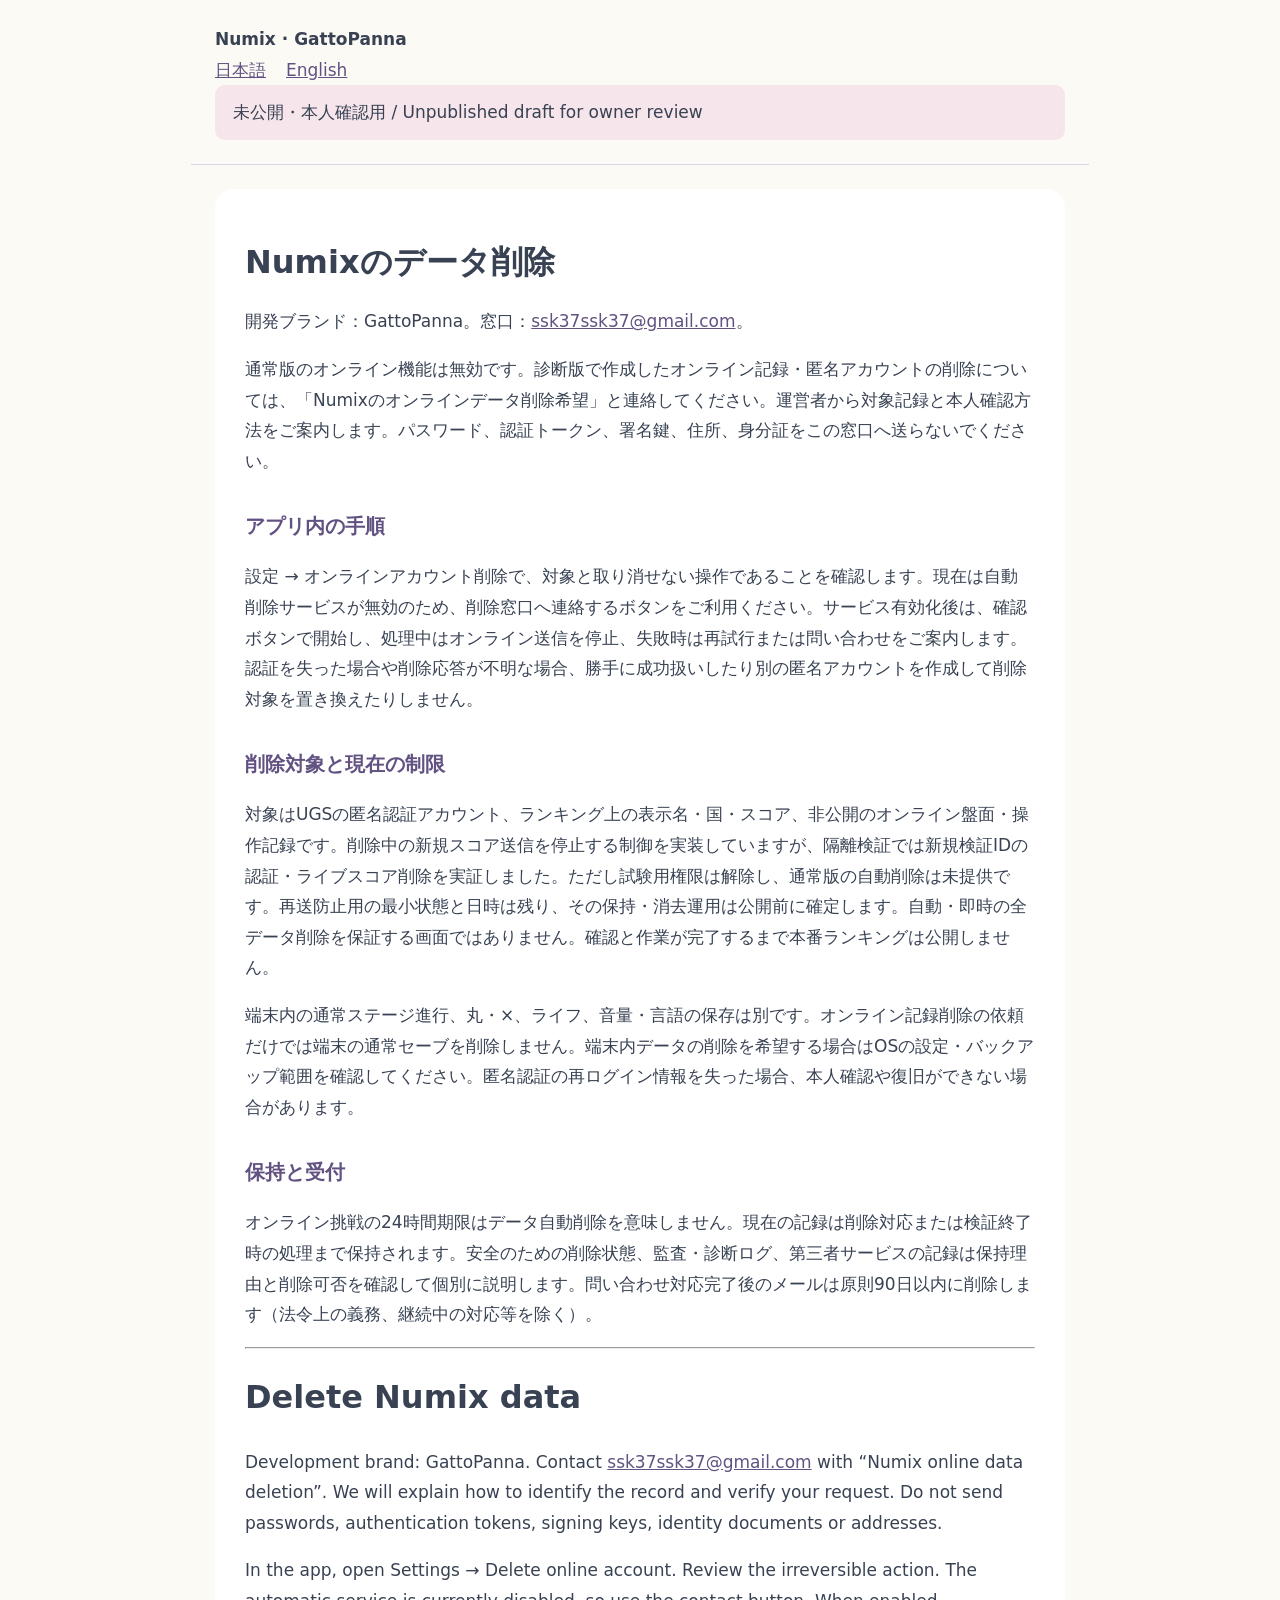
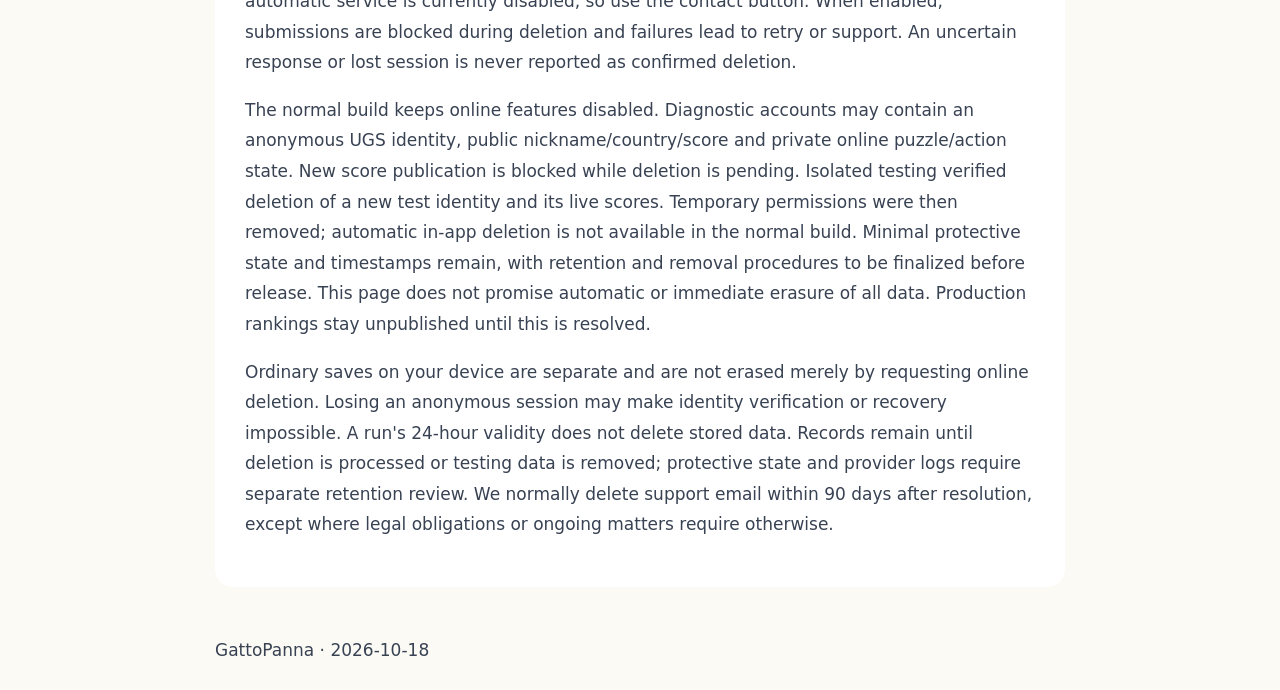
==== delete.html @ cd87b34e "Add files via upload" ====
<!doctype html><html lang="ja"><meta charset="utf-8"><meta name="viewport" content="width=device-width,initial-scale=1"><title>Numix — GattoPanna — データ削除 / Data deletion</title><link rel="stylesheet" href="style.css"><header><strong>Numix · GattoPanna</strong><nav aria-label="Language and data deletion"><a href="ja.html">日本語</a><a href="en.html">English</a></nav><div class="draft">未公開・本人確認用 / Unpublished draft for owner review</div></header><main>
<h1>Numixのデータ削除</h1><p>開発ブランド：GattoPanna。窓口：<a href="mailto:ssk37ssk37@gmail.com?subject=Numix%20data%20deletion">ssk37ssk37@gmail.com</a>。</p>
<p>通常版のオンライン機能は無効です。診断版で作成したオンライン記録・匿名アカウントの削除については、「Numixのオンラインデータ削除希望」と連絡してください。運営者から対象記録と本人確認方法をご案内します。パスワード、認証トークン、署名鍵、住所、身分証をこの窓口へ送らないでください。</p>
<h2>アプリ内の手順</h2><p>設定 → オンラインアカウント削除で、対象と取り消せない操作であることを確認します。現在は自動削除サービスが無効のため、削除窓口へ連絡するボタンをご利用ください。サービス有効化後は、確認ボタンで開始し、処理中はオンライン送信を停止、失敗時は再試行または問い合わせをご案内します。認証を失った場合や削除応答が不明な場合、勝手に成功扱いしたり別の匿名アカウントを作成して削除対象を置き換えたりしません。</p><h2>削除対象と現在の制限</h2><p>対象はUGSの匿名認証アカウント、ランキング上の表示名・国・スコア、非公開のオンライン盤面・操作記録です。削除中の新規スコア送信を停止する制御を実装していますが、隔離検証では新規検証IDの認証・ライブスコア削除を実証しました。ただし試験用権限は解除し、通常版の自動削除は未提供です。再送防止用の最小状態と日時は残り、その保持・消去運用は公開前に確定します。自動・即時の全データ削除を保証する画面ではありません。確認と作業が完了するまで本番ランキングは公開しません。</p>
<p>端末内の通常ステージ進行、丸・×、ライフ、音量・言語の保存は別です。オンライン記録削除の依頼だけでは端末の通常セーブを削除しません。端末内データの削除を希望する場合はOSの設定・バックアップ範囲を確認してください。匿名認証の再ログイン情報を失った場合、本人確認や復旧ができない場合があります。</p>
<h2>保持と受付</h2><p>オンライン挑戦の24時間期限はデータ自動削除を意味しません。現在の記録は削除対応または検証終了時の処理まで保持されます。安全のための削除状態、監査・診断ログ、第三者サービスの記録は保持理由と削除可否を確認して個別に説明します。問い合わせ対応完了後のメールは原則90日以内に削除します（法令上の義務、継続中の対応等を除く）。</p>
<hr><section lang="en"><h1>Delete Numix data</h1><p>Development brand: GattoPanna. Contact <a href="mailto:ssk37ssk37@gmail.com?subject=Numix%20data%20deletion">ssk37ssk37@gmail.com</a> with “Numix online data deletion”. We will explain how to identify the record and verify your request. Do not send passwords, authentication tokens, signing keys, identity documents or addresses.</p>
<p>In the app, open Settings → Delete online account. Review the irreversible action. The automatic service is currently disabled, so use the contact button. When enabled, submissions are blocked during deletion and failures lead to retry or support. An uncertain response or lost session is never reported as confirmed deletion.</p><p>The normal build keeps online features disabled. Diagnostic accounts may contain an anonymous UGS identity, public nickname/country/score and private online puzzle/action state. New score publication is blocked while deletion is pending. Isolated testing verified deletion of a new test identity and its live scores. Temporary permissions were then removed; automatic in-app deletion is not available in the normal build. Minimal protective state and timestamps remain, with retention and removal procedures to be finalized before release. This page does not promise automatic or immediate erasure of all data. Production rankings stay unpublished until this is resolved.</p>
<p>Ordinary saves on your device are separate and are not erased merely by requesting online deletion. Losing an anonymous session may make identity verification or recovery impossible. A run's 24-hour validity does not delete stored data. Records remain until deletion is processed or testing data is removed; protective state and provider logs require separate retention review. We normally delete support email within 90 days after resolution, except where legal obligations or ongoing matters require otherwise.</p></section></main><footer>GattoPanna · 2026-10-18</footer></html>
---- style.css ----
body{margin:0;background:#fcfaf5;color:#384253;font:17px/1.8 system-ui,-apple-system,sans-serif}header,main,footer{max-width:850px;margin:auto;padding:24px}header{border-bottom:1px solid #ddd4ec}a{color:#625282;overflow-wrap:anywhere}main{background:white;border-radius:18px;margin:24px auto;padding:30px;box-sizing:border-box}h1{line-height:1.4;font-size:2rem}h2{font-size:1.25rem;margin-top:2rem;color:#625282}.draft{padding:12px 18px;background:#f6e5eb;border-radius:10px}nav a{margin-right:20px}p,li{overflow-wrap:anywhere}@media(max-width:600px){main{margin:12px;padding:20px}header{padding:20px}body{font-size:16px}}
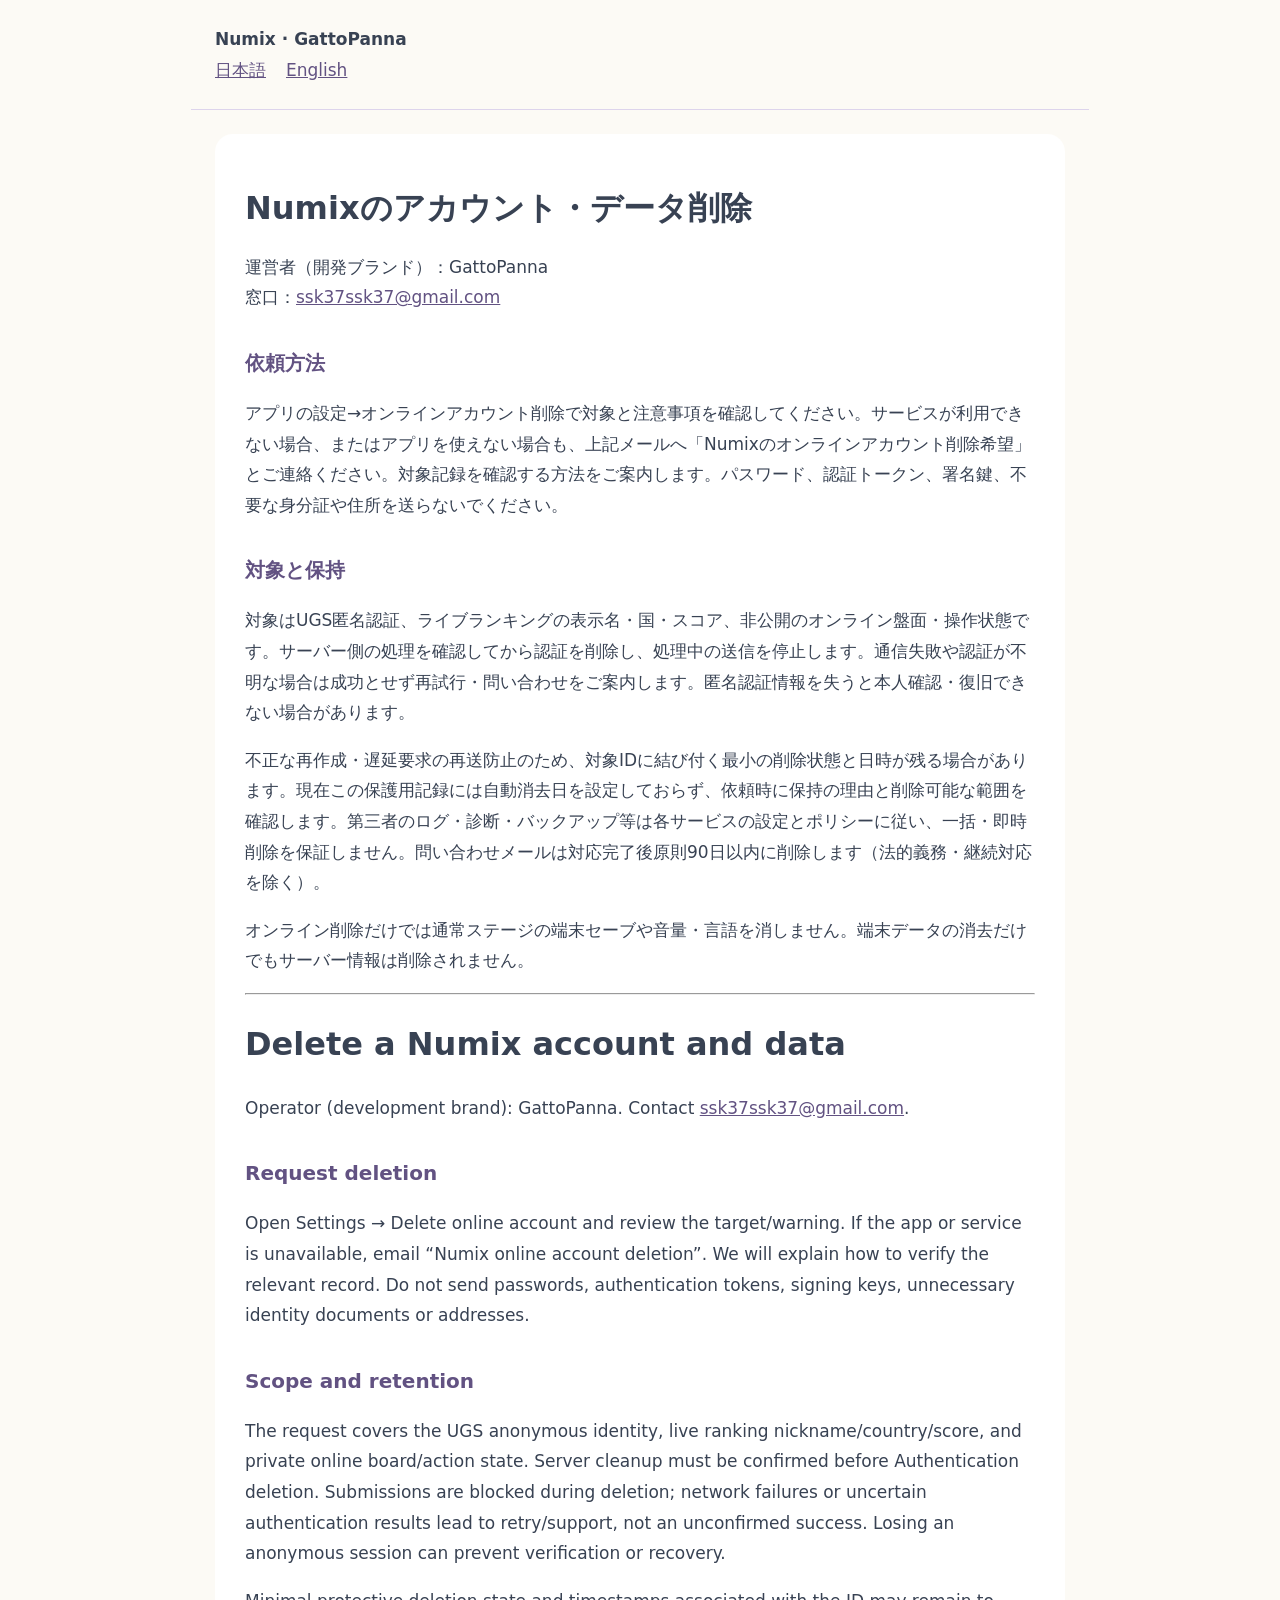
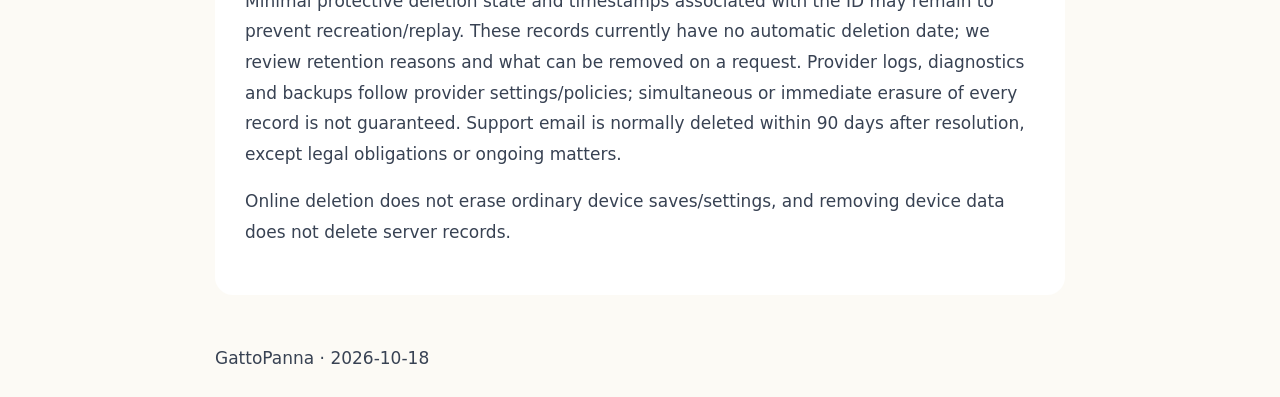
==== commit 7cb6b807: "Finalize Numix privacy and deletion information for closed testing" ====
--- a/delete.html
+++ b/delete.html
@@ -1,9 +1 @@
-<!doctype html><html lang="ja"><meta charset="utf-8"><meta name="viewport" content="width=device-width,initial-scale=1"><title>Numix — GattoPanna — データ削除 / Data deletion</title><link rel="stylesheet" href="style.css"><header><strong>Numix · GattoPanna</strong><nav aria-label="Language and data deletion"><a href="ja.html">日本語</a><a href="en.html">English</a></nav><div class="draft">未公開・本人確認用 / Unpublished draft for owner review</div></header><main>
-<h1>Numixのデータ削除</h1><p>開発ブランド：GattoPanna。窓口：<a href="mailto:ssk37ssk37@gmail.com?subject=Numix%20data%20deletion">ssk37ssk37@gmail.com</a>。</p>
-<p>通常版のオンライン機能は無効です。診断版で作成したオンライン記録・匿名アカウントの削除については、「Numixのオンラインデータ削除希望」と連絡してください。運営者から対象記録と本人確認方法をご案内します。パスワード、認証トークン、署名鍵、住所、身分証をこの窓口へ送らないでください。</p>
-<h2>アプリ内の手順</h2><p>設定 → オンラインアカウント削除で、対象と取り消せない操作であることを確認します。現在は自動削除サービスが無効のため、削除窓口へ連絡するボタンをご利用ください。サービス有効化後は、確認ボタンで開始し、処理中はオンライン送信を停止、失敗時は再試行または問い合わせをご案内します。認証を失った場合や削除応答が不明な場合、勝手に成功扱いしたり別の匿名アカウントを作成して削除対象を置き換えたりしません。</p><h2>削除対象と現在の制限</h2><p>対象はUGSの匿名認証アカウント、ランキング上の表示名・国・スコア、非公開のオンライン盤面・操作記録です。削除中の新規スコア送信を停止する制御を実装していますが、隔離検証では新規検証IDの認証・ライブスコア削除を実証しました。ただし試験用権限は解除し、通常版の自動削除は未提供です。再送防止用の最小状態と日時は残り、その保持・消去運用は公開前に確定します。自動・即時の全データ削除を保証する画面ではありません。確認と作業が完了するまで本番ランキングは公開しません。</p>
-<p>端末内の通常ステージ進行、丸・×、ライフ、音量・言語の保存は別です。オンライン記録削除の依頼だけでは端末の通常セーブを削除しません。端末内データの削除を希望する場合はOSの設定・バックアップ範囲を確認してください。匿名認証の再ログイン情報を失った場合、本人確認や復旧ができない場合があります。</p>
-<h2>保持と受付</h2><p>オンライン挑戦の24時間期限はデータ自動削除を意味しません。現在の記録は削除対応または検証終了時の処理まで保持されます。安全のための削除状態、監査・診断ログ、第三者サービスの記録は保持理由と削除可否を確認して個別に説明します。問い合わせ対応完了後のメールは原則90日以内に削除します（法令上の義務、継続中の対応等を除く）。</p>
-<hr><section lang="en"><h1>Delete Numix data</h1><p>Development brand: GattoPanna. Contact <a href="mailto:ssk37ssk37@gmail.com?subject=Numix%20data%20deletion">ssk37ssk37@gmail.com</a> with “Numix online data deletion”. We will explain how to identify the record and verify your request. Do not send passwords, authentication tokens, signing keys, identity documents or addresses.</p>
-<p>In the app, open Settings → Delete online account. Review the irreversible action. The automatic service is currently disabled, so use the contact button. When enabled, submissions are blocked during deletion and failures lead to retry or support. An uncertain response or lost session is never reported as confirmed deletion.</p><p>The normal build keeps online features disabled. Diagnostic accounts may contain an anonymous UGS identity, public nickname/country/score and private online puzzle/action state. New score publication is blocked while deletion is pending. Isolated testing verified deletion of a new test identity and its live scores. Temporary permissions were then removed; automatic in-app deletion is not available in the normal build. Minimal protective state and timestamps remain, with retention and removal procedures to be finalized before release. This page does not promise automatic or immediate erasure of all data. Production rankings stay unpublished until this is resolved.</p>
-<p>Ordinary saves on your device are separate and are not erased merely by requesting online deletion. Losing an anonymous session may make identity verification or recovery impossible. A run's 24-hour validity does not delete stored data. Records remain until deletion is processed or testing data is removed; protective state and provider logs require separate retention review. We normally delete support email within 90 days after resolution, except where legal obligations or ongoing matters require otherwise.</p></section></main><footer>GattoPanna · 2026-10-18</footer></html>
+<!doctype html><html lang="ja"><head><meta charset="utf-8"><meta name="viewport" content="width=device-width,initial-scale=1"><title>Numix · GattoPanna · データ削除</title><link rel="stylesheet" href="style.css"></head><body><header><strong>Numix · GattoPanna</strong><nav><a href="ja.html">日本語</a><a href="en.html">English</a></nav></header><main><h1>Numixのアカウント・データ削除</h1><p>運営者（開発ブランド）：GattoPanna<br>窓口：<a href="mailto:ssk37ssk37@gmail.com?subject=Numix%20account%20deletion">ssk37ssk37@gmail.com</a></p><h2>依頼方法</h2><p>アプリの設定→オンラインアカウント削除で対象と注意事項を確認してください。サービスが利用できない場合、またはアプリを使えない場合も、上記メールへ「Numixのオンラインアカウント削除希望」とご連絡ください。対象記録を確認する方法をご案内します。パスワード、認証トークン、署名鍵、不要な身分証や住所を送らないでください。</p><h2>対象と保持</h2><p>対象はUGS匿名認証、ライブランキングの表示名・国・スコア、非公開のオンライン盤面・操作状態です。サーバー側の処理を確認してから認証を削除し、処理中の送信を停止します。通信失敗や認証が不明な場合は成功とせず再試行・問い合わせをご案内します。匿名認証情報を失うと本人確認・復旧できない場合があります。</p><p>不正な再作成・遅延要求の再送防止のため、対象IDに結び付く最小の削除状態と日時が残る場合があります。現在この保護用記録には自動消去日を設定しておらず、依頼時に保持の理由と削除可能な範囲を確認します。第三者のログ・診断・バックアップ等は各サービスの設定とポリシーに従い、一括・即時削除を保証しません。問い合わせメールは対応完了後原則90日以内に削除します（法的義務・継続対応を除く）。</p><p>オンライン削除だけでは通常ステージの端末セーブや音量・言語を消しません。端末データの消去だけでもサーバー情報は削除されません。</p><hr><section lang="en"><h1>Delete a Numix account and data</h1><p>Operator (development brand): GattoPanna. Contact <a href="mailto:ssk37ssk37@gmail.com?subject=Numix%20account%20deletion">ssk37ssk37@gmail.com</a>.</p><h2>Request deletion</h2><p>Open Settings → Delete online account and review the target/warning. If the app or service is unavailable, email “Numix online account deletion”. We will explain how to verify the relevant record. Do not send passwords, authentication tokens, signing keys, unnecessary identity documents or addresses.</p><h2>Scope and retention</h2><p>The request covers the UGS anonymous identity, live ranking nickname/country/score, and private online board/action state. Server cleanup must be confirmed before Authentication deletion. Submissions are blocked during deletion; network failures or uncertain authentication results lead to retry/support, not an unconfirmed success. Losing an anonymous session can prevent verification or recovery.</p><p>Minimal protective deletion state and timestamps associated with the ID may remain to prevent recreation/replay. These records currently have no automatic deletion date; we review retention reasons and what can be removed on a request. Provider logs, diagnostics and backups follow provider settings/policies; simultaneous or immediate erasure of every record is not guaranteed. Support email is normally deleted within 90 days after resolution, except legal obligations or ongoing matters.</p><p>Online deletion does not erase ordinary device saves/settings, and removing device data does not delete server records.</p></section></main><footer>GattoPanna · 2026-10-18</footer></body></html>
